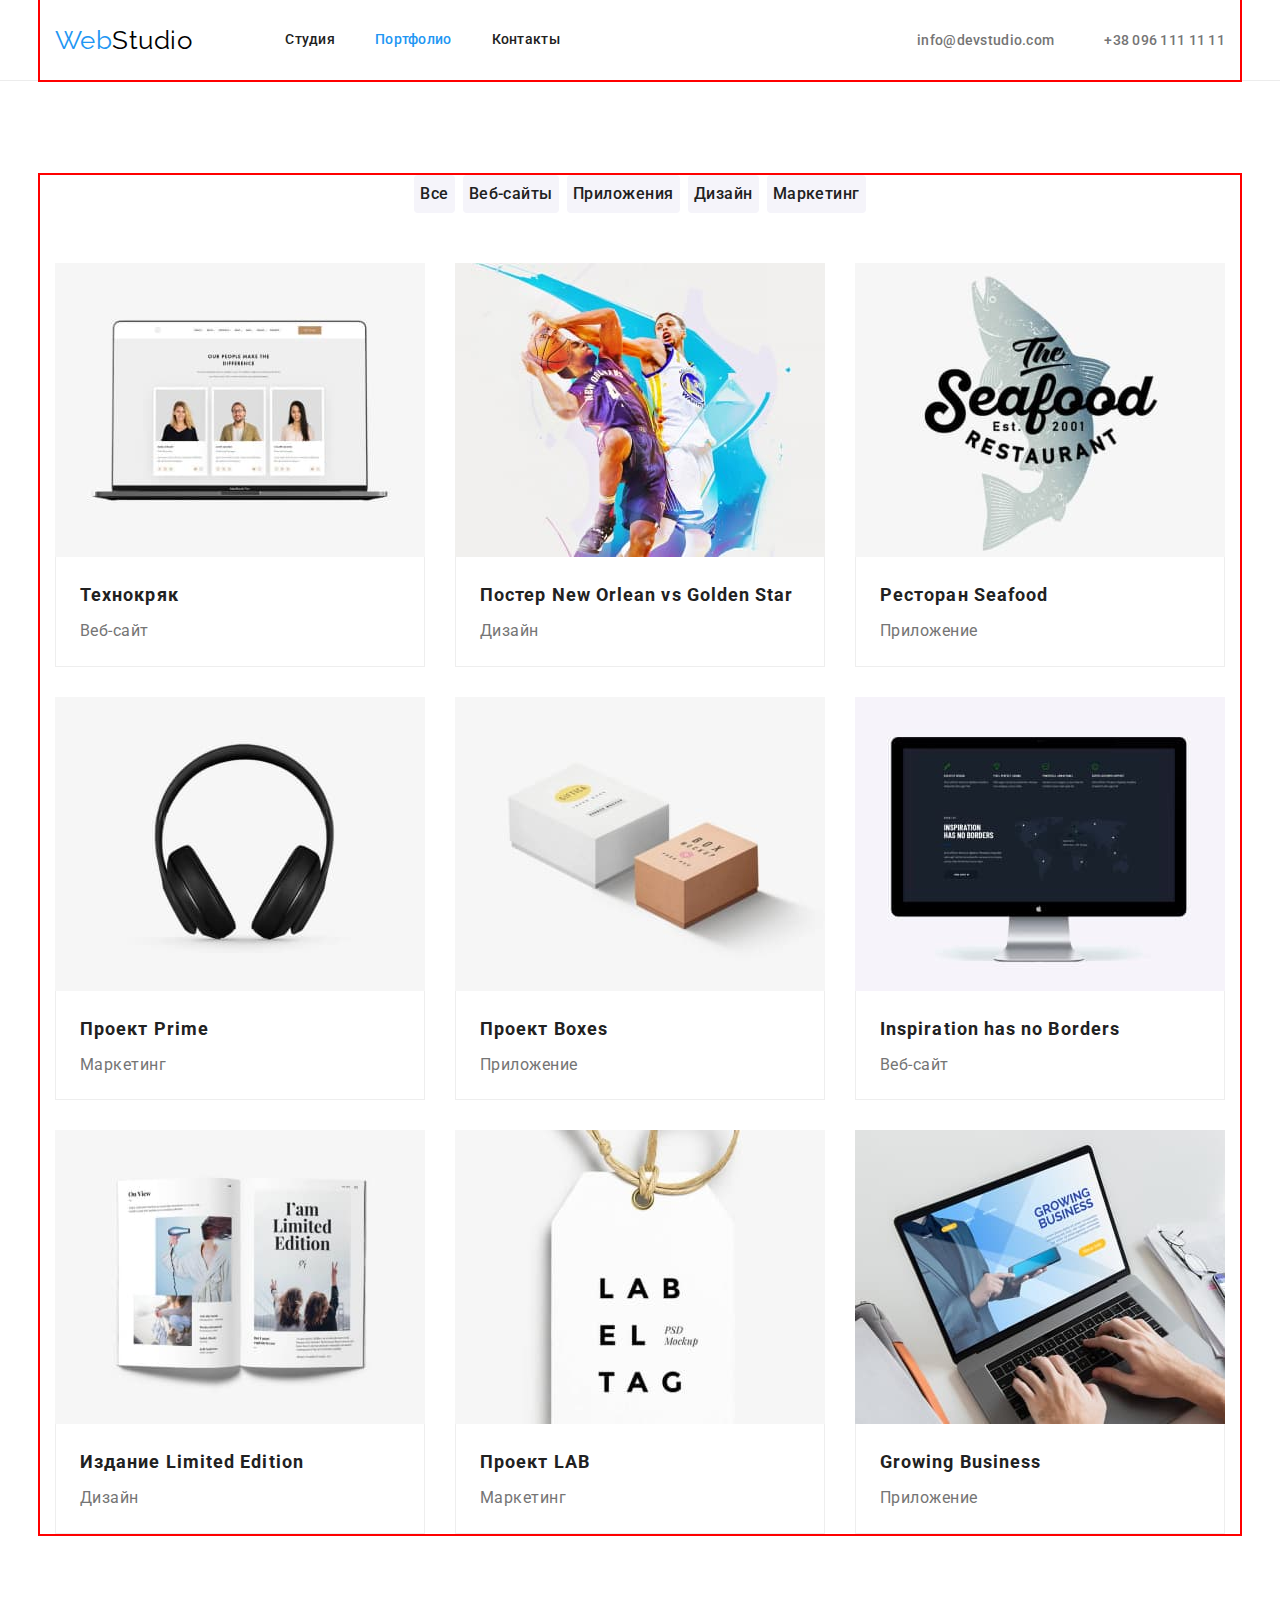
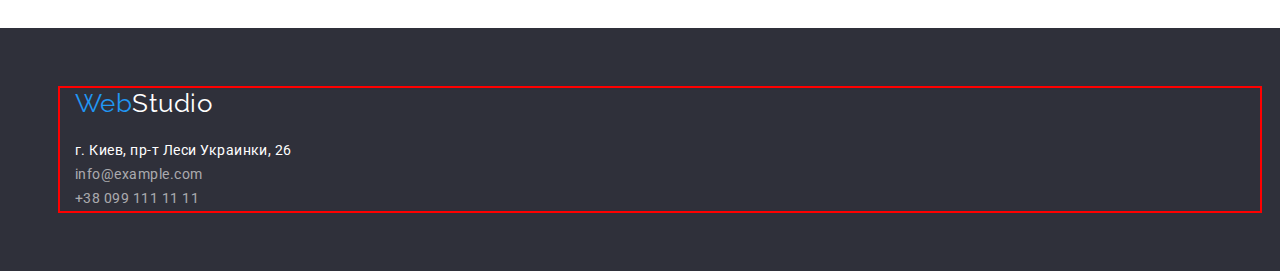
==== portfolio.html @ 74e2f46c "ДЗ-3" ====
<!DOCTYPE html>
<html lang="en">

<head>
    <meta charset="UTF-8">
    <meta http-equiv="X-UA-Compatible" content="IE=edge">
    <meta name="viewport" content="width=device-width, initial-scale=1.0">
    <title>Portfolio</title>
    <link
        href="https://fonts.googleapis.com/css2?family=Raleway:wght@700&family=Roboto:wght@400;500;700;900&display=swap"
        rel="stylesheet">
    <link rel="stylesheet"
        href="https://cdnjs.cloudflare.com/ajax/libs/modern-normalize/1.1.0/modern-normalize.min.css">
    <link rel="stylesheet" href="./css/style.css">
</head>

<body>
    <!-- шапка сторінки -->
    <header class="header">
        <div class="container main-nav">
            <a href="./index.html" class="logo"><span class="logo-title">Web</span>Studio</a>
            <nav>
                <ul class="nav-item list">
                    <li class="item"><a href="./index.html" class="site-nav">Студия</a></li>
                    <li class="item"><a href="./portfolio.html" class="site-nav current">Портфолио</a></li>
                    <li class="item"><a href="" class="site-nav">Контакты</a></li>
                </ul>
            </nav>
            <ul class="contacts-nav list">
                <li class="item"><a href="mailto:info@devstudio.com">info@devstudio.com</a></li>
                <li class="item"><a href="tel:+380961111111">+38 096 111 11 11</a></li>
            </ul>
        </div>
    </header>
    <!-- герой -->
    <main>
        <section class="section">
            <div class="container">
                <h1 class="hidden">Секція контерту</h1>
                <ul class="list-button">
                    <li class="list"><button class="button-control" type="button">Все</button></li>
                    <li class="list"><button class="button-control" type="button">Веб-сайты</button></li>
                    <li class="list"><button class="button-control" type="button">Приложения</button></li>
                    <li class="list"><button class="button-control" type="button">Дизайн</button></li>
                    <li class="list"><button class="button-control" type="button">Маркетинг</button></li>
                </ul>
                <!-- набор контенту -->
                <ul class="img-title list">
                    <li>
                        <a href="">
                            <img src="./Images/imgnotebook.jpg" alt="notebook" width="370">
                            <div class="description">
                                <h2>Технокряк</h2>
                                <p>Веб-сайт</p>
                            </div>
                        </a>
                    </li>
                    <li>
                        <a href="">
                            <img src="./Images/basketball-player.jpg" alt="basketball player" width="370">
                            <div class="description">
                                <h2>Постер New Orlean vs Golden Star</h2>
                                <p>Дизайн</p>
                            </div>
                        </a>
                    </li>
                    <li>
                        <a href="">
                            <img src="./Images/fish.jpg" alt="fish" width="370">
                            <div class="description">
                                <h2>Ресторан Seafood</h2>
                                <p>Приложение</p>
                            </div>
                        </a>
                    </li>
                    <li>
                        <a href="">
                            <img src="./Images/headphone.jpg" alt="headphone" width="370">
                            <div class="description">
                                <h2>Проект Prime</h2>
                                <p>Маркетинг</p>
                            </div>
                        </a>
                    </li>
                    <li>
                        <a href="">
                            <img src="./Images/boxes.jpg" alt="boxes" width="370">
                            <div class="description">
                                <h2>Проект Boxes</h2>
                                <p>Приложение</p>
                            </div>
                        </a>
                    </li>
                    <li>
                        <a href="">
                            <img src="./Images/monitor.jpg" alt="monitor" width="370">
                            <div class="description">
                                <h2>Inspiration has no Borders</h2>
                                <p>Веб-сайт</p>
                            </div>
                        </a>
                    </li>
                    <li>
                        <a href="">
                            <img src="./Images/book.jpg" alt="book" width="370">
                            <div class="description">
                                <h2>Издание Limited Edition</h2>
                                <p>Дизайн</p>
                            </div>
                        </a>
                    </li>
                    <li>
                        <a href="">
                            <img src="./Images/pajik.jpg" alt="pajik" width="370">
                            <div class="description">
                                <h2>Проект LAB</h2>
                                <p>Маркетинг</p>
                            </div>
                        </a>
                    </li>
                    <li>
                        <a href="">
                            <img src="./Images/printing.jpg" alt="printing" width="370">
                            <div class="description">
                                <h2>Growing Business</h2>
                                <p>Приложение</p>
                            </div>
                        </a>
                    </li>
                </ul>
            </div>
        </section>
    </main>
    <!-- підвал -->
    <footer class="footer">
        <div class="container">
            <a class="logo-icon" href="./index.html"><span class="logo-title">Web</span>Studio</a>
            <address>
                <ul class="footer-item">
                    <li class="list"><a class="logo-icon-link" href="https://bit.ly/3pXMvUd" target="_blank">г. Киев,
                            пр-т
                            Леси Украинки,
                            26</a></li>
                    <li class="list"><a class="logo-icon-links" href="mailto:info@example.com">info@example.com</a></li>
                    <li class="list"><a class="logo-icon-links" href="tel:+380991111111">+38 099 111 11 11</a></li>
                </ul>
            </address>
        </div>
    </footer>

</body>

</html>
---- css/style.css ----
/* палітра кольорів */
/* колір основного тексту rgba(33, 33, 33, 1)*/
/* колір вторичного тексту rgba(117, 117, 117, 1)*/
/* колір основного заголовку rgba(255, 255, 255, 1)*/
/* колір акценту color: #2196F3;*/
/* основний колір фону #E5E5E5;*/


:root {
    --secondary-color: rgba(117, 117, 117, 1);
    --main-color: rgba(33, 33, 33, 1);
    --main-title-color: rgba(255, 255, 255, 1);
    --accent-color: rgba(33, 150, 243, 1);
    --main-background: #FFFFFF;
}

body {
    background-color: var(--main-background);
    color: var(--main-color);
    letter-spacing: 0.03em;
    font-family: "Roboto", sans-serif;

}

h1,
h2,
h3,
ul,
p {
    margin: 0;
    padding: 0;
}

img {
    display: block;
}

.hidden {
    display: none;
}

.list {
    padding: 0;
    margin: 0;
    list-style: none;
}


/* шапка сторінки */


.flex {
    display: flex;


}

.container {
    width: 1200px;
    margin-left: auto;
    margin-right: auto;
    padding-left: 15px;
    padding-right: 15px;
    outline: 2px solid red;


}

.section {
    padding: 94px 0;
}

.header {
    border-bottom: 1px solid #ECECEC;
}

.container.main-nav {
    display: flex;
    align-items: center;
}



.logo {
    color: black;
    text-decoration: none;
    font-family: "Raleway", sans-serif;
    font-size: 26px;
    line-height: 1.19;
}

.logo-title {
    color: var(--accent-color);
}


/* навігація сайту */

.nav-item {
    display: flex;
    margin-left: 93px;
}

.nav-item .item+.item {
    margin-left: 40px;
}

.site-nav {
    display: block;
    padding-top: 32px;
    padding-bottom: 32px;

    color: var(--main-color);
    text-decoration: none;
    font-weight: 500;
    font-size: 14px;
    line-height: 1.14;
    letter-spacing: 0.02em;
}


.current {
    color: var(--accent-color);
}


.site-nav:hover,
.site-nav:focus {
    color: var(--accent-color);
}

.contacts-nav {
    display: flex;
    margin-left: auto;

}

.contacts-nav .item+.item {
    margin-left: 50px;
}

/*контакти*/
.contacts-nav a {
    color: var(--secondary-color);
    text-decoration: none;
    font-weight: 500;
    font-size: 14px;
    line-height: 1.14;
    letter-spacing: 0.02em;
}

.contacts-nav a:hover,
.contacts-nav a:focus {
    color: var(--accent-color);
}

/* герой */
.hero {
    background-color: #2F303A;
    text-align: center;

}

.hero-container {
    padding: 200px 252px 200px 252px;

}

.hero-title {
    margin-bottom: 30px;

    color: #FFFFFF;
    font-weight: 900;
    font-size: 44px;
    line-height: 1.36;

    letter-spacing: 0.06em;
    text-transform: uppercase;
}

.hero-button {
    padding: 10px 32px;

    color: var(--main-title-color);
    background-color: var(--accent-color);
    font-family: inherit;
    font-weight: 700;
    font-size: 16px;
    line-height: 1.88;
    cursor: pointer;
    letter-spacing: 0.06em;
    border-radius: 4px;
    border: 0;
}

/* список переваг */

.section {}

.text {
    justify-content: center;
    display: flex;
    flex-wrap: wrap;
}

.text .item {
    width: 270px;
}

.text h3 {
    margin-bottom: 10px;

    font-size: 14px;
    line-height: 1.14;
    text-transform: uppercase;
}

.text p {
    color: var(--secondary-color);
    font-size: 14px;
    line-height: 1.71;
}

/* приклади робіт */

.section-one {
    padding-top: 0;
}

.section-img {
    display: flex;
}


.section-img .item+.item {
    margin-left: 30px;
}

.secondary-title {
    margin-bottom: 50px;

    font-size: 36px;
    line-height: 1.16;
    text-align: center;
}

/* наша команда */



.section-second {
    background-color: #F5F4FA;
    padding-top: 94px;
    padding-bottom: 94px;
}


.last-title {
    margin-bottom: 50px;

    font-size: 36px;
    line-height: 1.16;
    text-align: center;

}

.avatar .item+.item {
    margin-left: 30px;
}

.avatar li {
    box-shadow: 0px 1px 3px rgba(0, 0, 0, 0.12), 0px 1px 1px rgba(0, 0, 0, 0.14), 0px 2px 1px rgba(0, 0, 0, 0.2);
    border-radius: 0px 0px 4px 4px;

}

.avatar {
    display: flex;
    justify-content: center;
}

.card {
    background-color: #FFFFFF;
}

.avatar img {
    margin-bottom: 30px;
}

.card-title {
    margin-bottom: 10px;
}

.avatar h3 {
    font-size: 16px;
    line-height: 1.18;
    text-align: center;
}

.avatar p {
    margin-bottom: 30px;

    font-size: 16px;
    line-height: 1.18;
    text-align: center;
    color: var(--secondary-color);
}


/* підвал */

.footer {
    padding: 60px;
}

.footer .logo-icon .logo-title {
    display: inline-block;
    margin-bottom: 20px;

}

.footer-item .item+.item {
    margin-top: 9px;
}

.logo-icon-link {
    color: var(--main-background);
    text-decoration: none;
    font-style: normal;
    font-size: 14px;
    line-height: 1.71;

}


.logo-icon-link:hover,
.logo-icon-link:focus {
    color: var(--accent-color);
}


.logo-icon-links {
    color: rgba(255, 255, 255, 0.6);
    text-decoration: none;
    font-style: normal;
    font-size: 14px;
    line-height: 1.71;
}

.logo-icon-links:hover,
.logo-icon-links:focus {
    color: var(--accent-color);
}


.logo-icon {
    color: var(--main-background);
    text-decoration: none;
    font-family: "Raleway", sans-serif;
    font-size: 26px;
    line-height: 1.19;

}



/* портфоліо */
/* палітра кольорів */
/* фон кнопки rgba(245, 244, 250, 1)*/

:root {
    --background-botton: rgba(245, 244, 250, 1);
}

/* фільтр */


.list-button .list+.list {
    margin-left: 8px;
}

.button-control {
    padding-top: 6px;
    padding-bottom: 6px;
    background-color: var(--background-botton);
    color: var(--main-color);

    font-family: inherit;
    font-style: normal;

    font-weight: 500;
    font-size: 16px;
    line-height: 1.62;
    cursor: pointer;
    letter-spacing: 0.03em;
    border-radius: 4px;
    border: 0;

}


.list-button {
    display: flex;
    margin-bottom: 50px;
    align-items: center;
    justify-content: center;
    text-align: center;
    border-radius: 4px;
}

.button-control:hover,
.button-control:focus {
    background-color: var(--accent-color);
    color: white;

}

/* набор контенту */

.img-title {
    display: flex;
    flex-wrap: wrap;
    /* gap: 30px; */

}

.img-title li {
    width: calc((100% - 60px) / 3);
    margin-right: 30px;
    margin-bottom: 30px;

    background-color: #ffffff;
}

.description {
    border: 1px solid #EEEEEE;
    border-top: 0;
    padding: 20px 24px;
}

.description h2 {
    margin-bottom: 4px;
}

.img-title li:nth-child(3n) {
    margin-right: 0;
}

.img-title li:nth-last-child(-n+3) {
    margin-bottom: 0;
}

.img-title a {
    text-decoration: none;
}

.img-title h2 {
    color: var(--main-color);

    font-size: 18px;
    line-height: 2.0;
    letter-spacing: 0.06em;
}

.img-title p {
    color: var(--secondary-color);

    font-family: "Roboto", sans-serif;
    font-size: 16px;
    line-height: 1.8;
}

/* підвал */

.footer {
    padding-bottom: 60px;
    background-color: #2F303A;
}
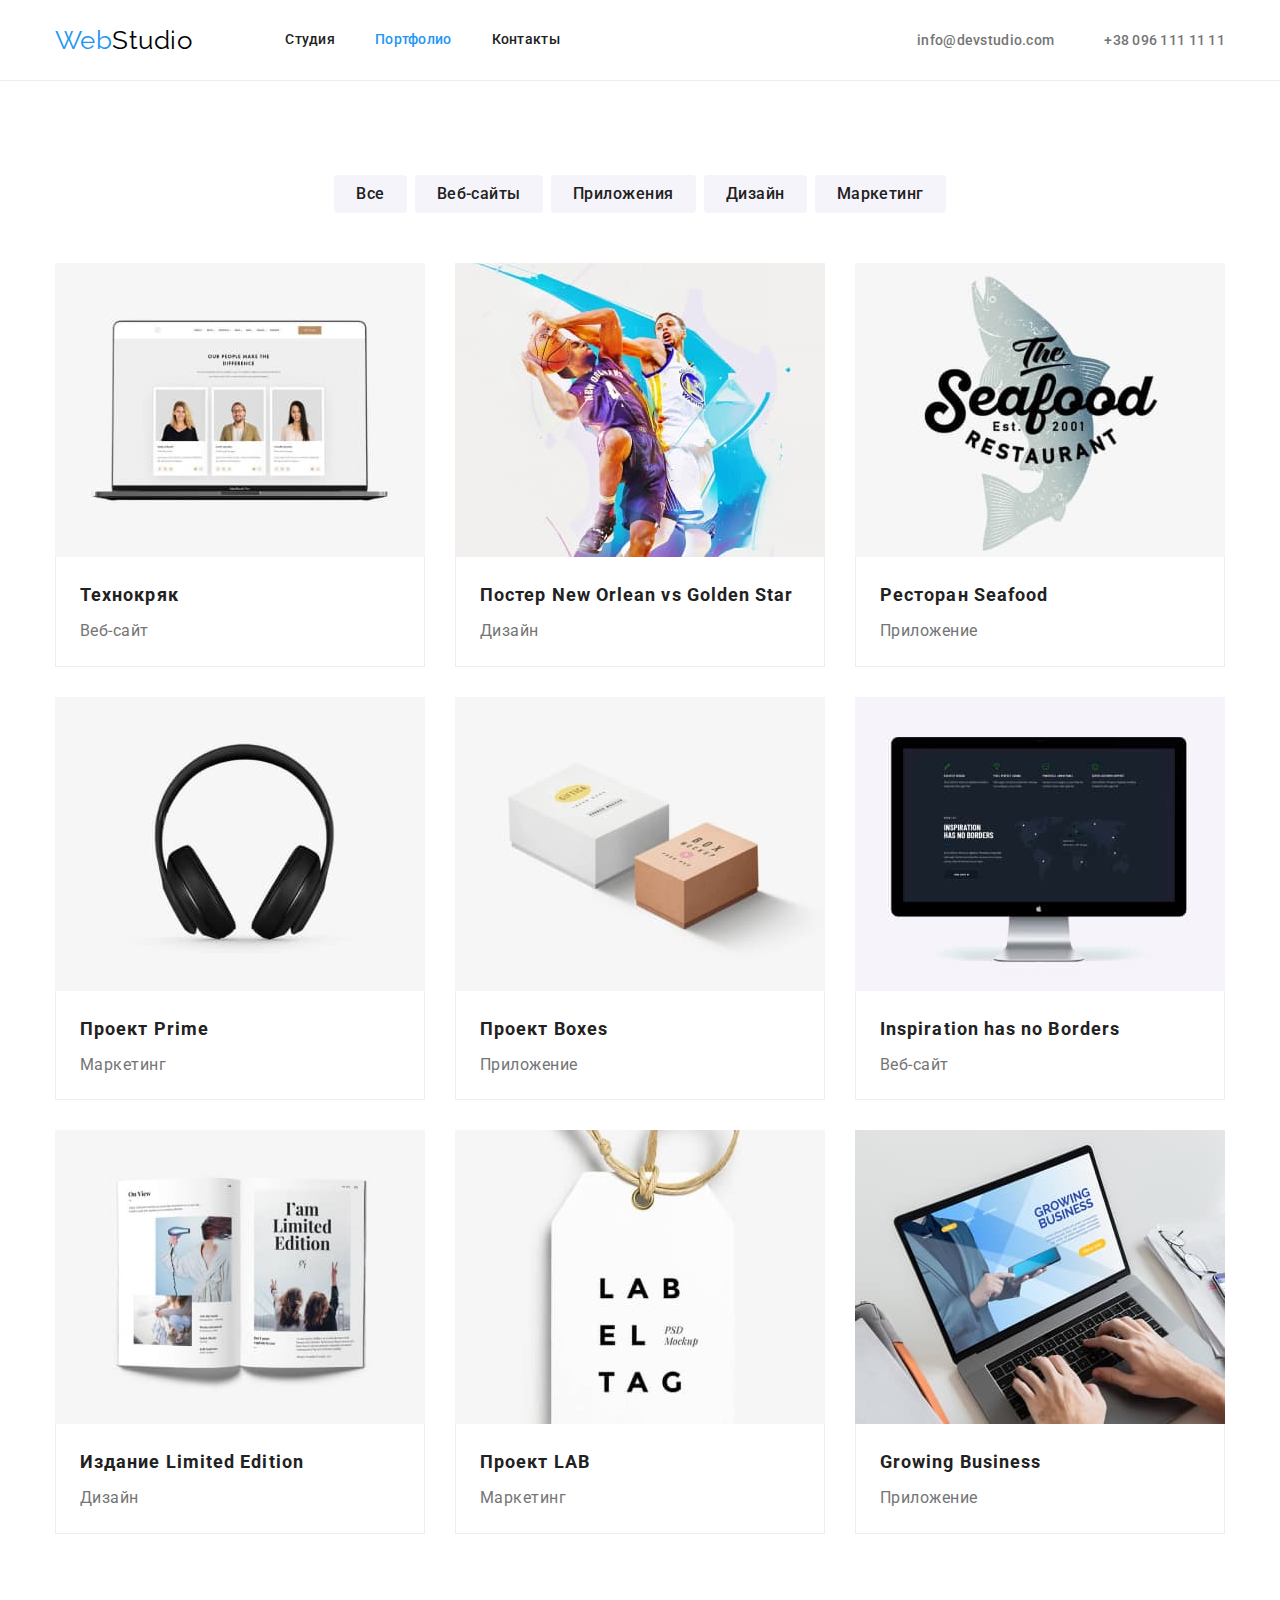
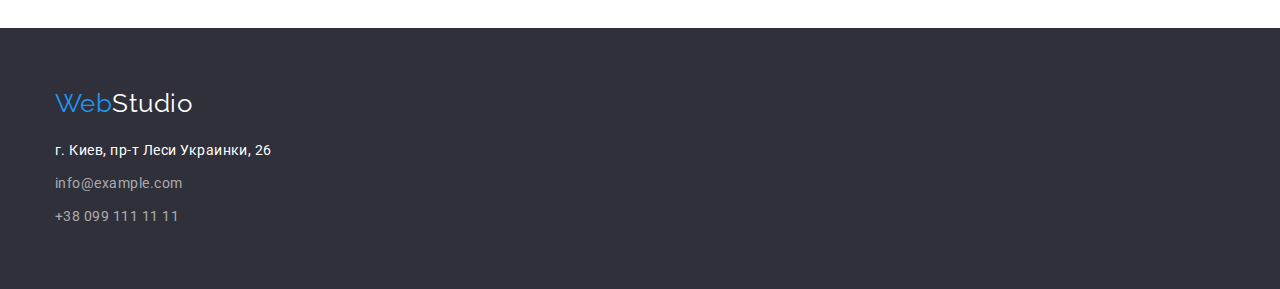
==== commit 9b4a2acf: "homework-3 fixes" ====
--- a/portfolio.html
+++ b/portfolio.html
@@ -137,12 +137,14 @@
             <a class="logo-icon" href="./index.html"><span class="logo-title">Web</span>Studio</a>
             <address>
                 <ul class="footer-item">
-                    <li class="list"><a class="logo-icon-link" href="https://bit.ly/3pXMvUd" target="_blank">г. Киев,
+                    <li class="item list"><a class="logo-icon-link" href="https://bit.ly/3pXMvUd" target="_blank">г.
+                            Киев,
                             пр-т
                             Леси Украинки,
                             26</a></li>
-                    <li class="list"><a class="logo-icon-links" href="mailto:info@example.com">info@example.com</a></li>
-                    <li class="list"><a class="logo-icon-links" href="tel:+380991111111">+38 099 111 11 11</a></li>
+                    <li class="item list"><a class="logo-icon-links" href="mailto:info@example.com">info@example.com</a>
+                    </li>
+                    <li class="item list"><a class="logo-icon-links" href="tel:+380991111111">+38 099 111 11 11</a></li>
                 </ul>
             </address>
         </div>
--- a/css/style.css
+++ b/css/style.css
@@ -61,7 +61,7 @@
     margin-right: auto;
     padding-left: 15px;
     padding-right: 15px;
-    outline: 2px solid red;
+    /* outline: 2px solid red; */
 
 
 }
@@ -161,12 +161,16 @@
 
 }
 
-.hero-container {
-    padding: 200px 252px 200px 252px;
-
-}
+.heto-container {
+    padding-top: 200px;
+    padding-bottom: 200px;
+}
+
 
 .hero-title {
+    margin-bottom: 30px;
+    width: 696px;
+    margin: 0 auto;
     margin-bottom: 30px;
 
     color: #FFFFFF;
@@ -283,12 +287,10 @@
     background-color: #FFFFFF;
 }
 
-.avatar img {
-    margin-bottom: 30px;
-}
 
 .card-title {
     margin-bottom: 10px;
+    font-weight: 500;
 }
 
 .avatar h3 {
@@ -298,20 +300,20 @@
 }
 
 .avatar p {
-    margin-bottom: 30px;
-
     font-size: 16px;
     line-height: 1.18;
     text-align: center;
     color: var(--secondary-color);
 }
 
+.avatar div {
+    padding-top: 30px;
+    padding-bottom: 30px;
+}
+
 
 /* підвал */
 
-.footer {
-    padding: 60px;
-}
 
 .footer .logo-icon .logo-title {
     display: inline-block;
@@ -380,8 +382,7 @@
 }
 
 .button-control {
-    padding-top: 6px;
-    padding-bottom: 6px;
+    padding: 6px 22px;
     background-color: var(--background-botton);
     color: var(--main-color);
 
@@ -473,6 +474,7 @@
 /* підвал */
 
 .footer {
+    background-color: #2F303A;
+    padding-top: 60px;
     padding-bottom: 60px;
-    background-color: #2F303A;
 }